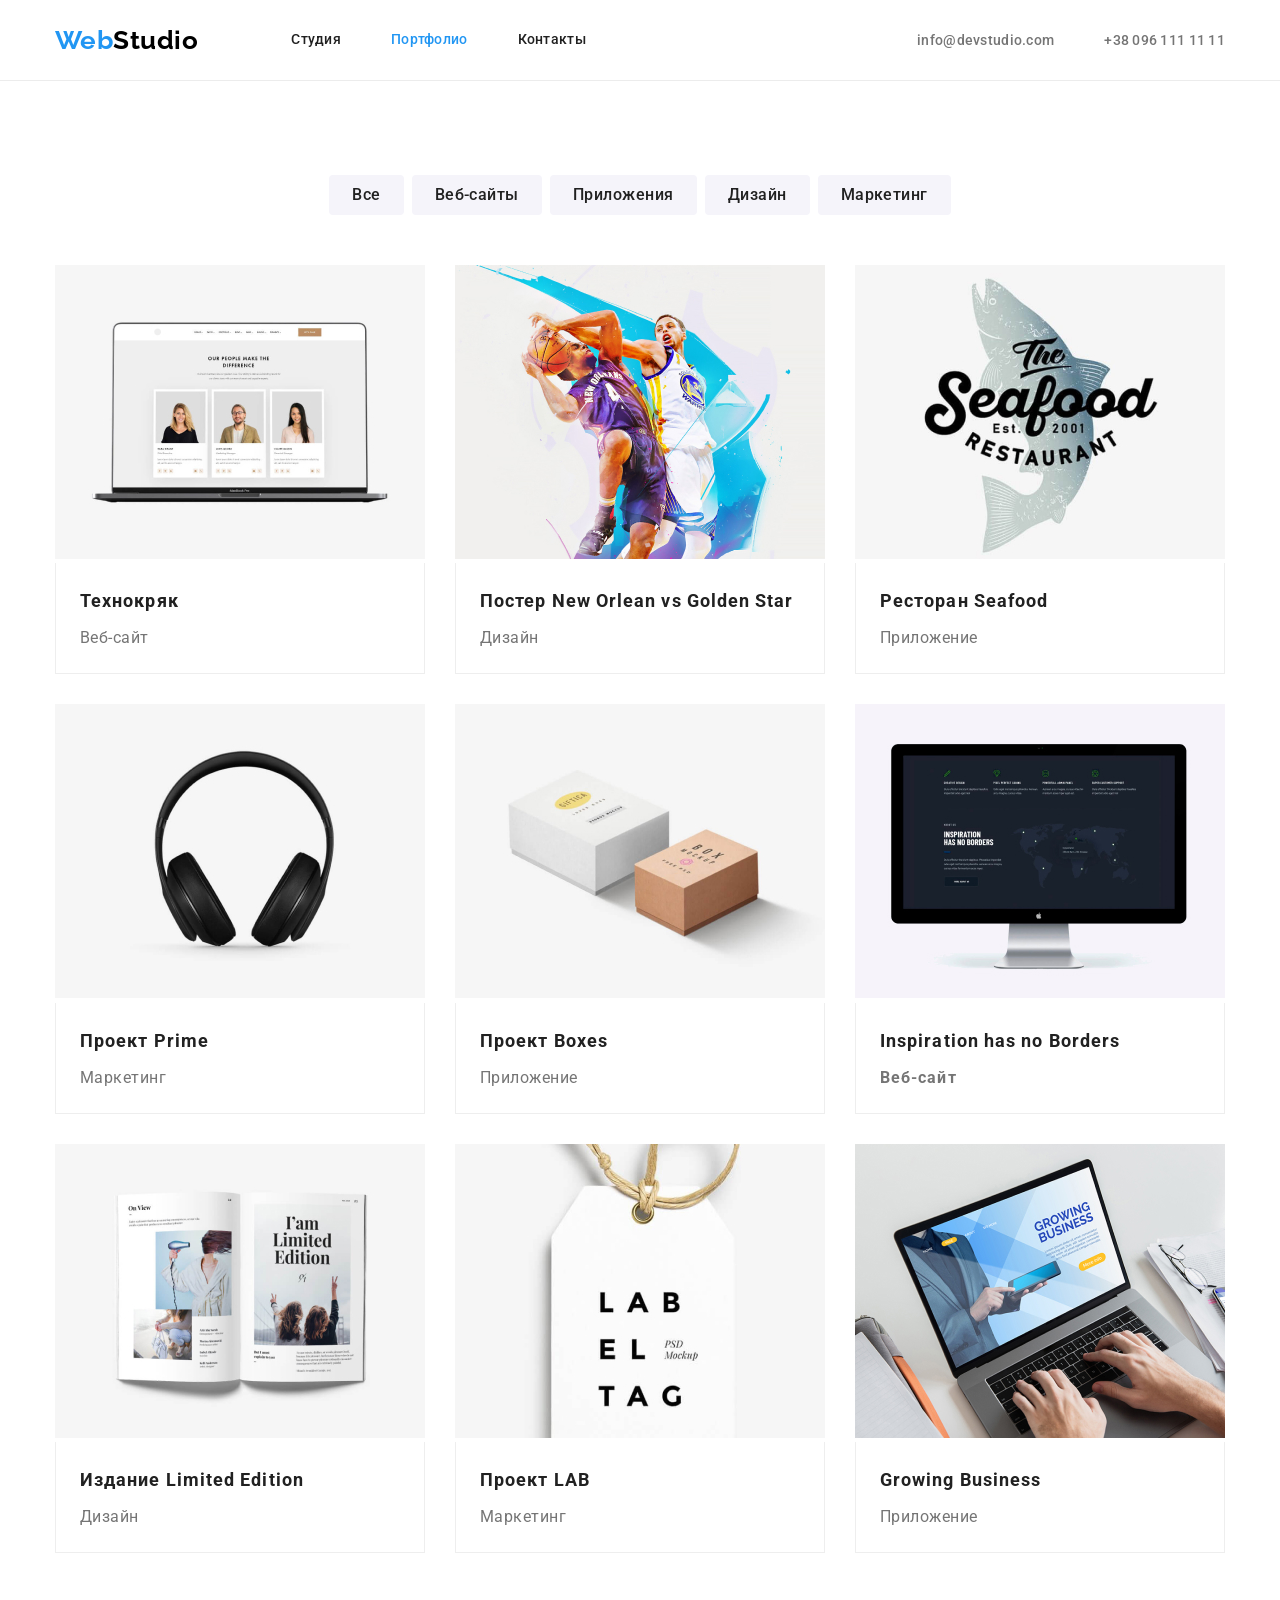
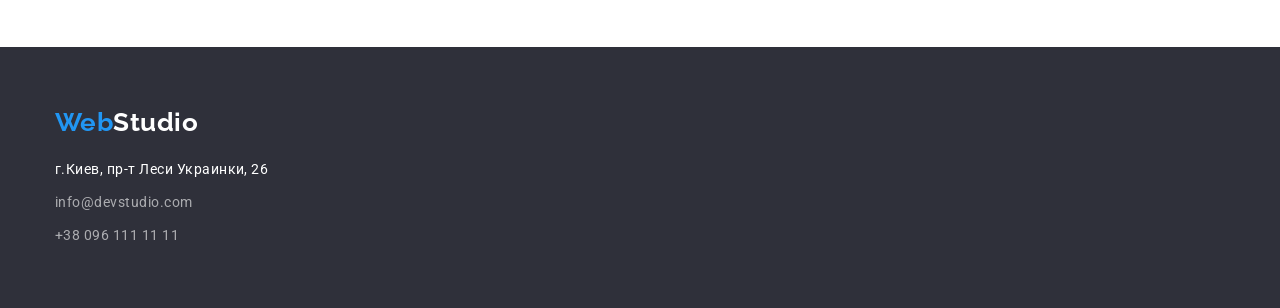
==== portfolio.html @ 32d4b092 "добавлены тени и svg-спрайт" ====
<!DOCTYPE html>
<html lang="ru">
  <head>
    <meta charset="UTF-8" />
    <meta http-equiv="X-UA-Compatible" content="IE=edge" />
    <meta name="viewport" content="width=device-width, initial-scale=1.0" />
    <title>Портфолио</title>
    <link rel="preconnect" href="https://fonts.googleapis.com" />
    <link rel="preconnect" href="https://fonts.gstatic.com" crossorigin />
    <link
      href="https://fonts.googleapis.com/css2?family=Raleway:wght@700&family=Roboto:wght@400;500;700;900&display=swap"
      rel="stylesheet"
    />
    <link rel="stylesheet" href="https://cdnjs.cloudflare.com/ajax/libs/modern-normalize/1.1.0/modern-normalize.min.css">
    <link rel="stylesheet" href="./css/styles.css" />
  </head>
  <body>
    <!-- Шапка -->
    <header class="header">
      <div class="container nav-flex">
        <nav class="header-nav">
          <a class="logo link" href="./index.html"
            >Web<span class="logo-black">Studio</span></a
          >
          <ul class="header-nav-list list">
            <li class="header-nav-item">
              <a class="header-nav-link link " href="./index.html"
                >Студия</a
              >
            </li>
            <li class="header-nav-item">
              <a class="header-nav-link link current" href="./portfolio.html"
                >Портфолио</a
              >
            </li>
            <li class="header-nav-item">
              <a class="header-nav-link link" href="">Контакты</a>
            </li>
          </ul>
        </nav>
        <ul class="header-contact-list list">
          <li class="header-contact-item">
            <a class="header-contact-link link" href="mailto:info@devstudio.com"
              >info@devstudio.com</a
            >
          </li>
          <li class="header-contact-item">
            <a class="header-contact-link link" href="tel:+380961111111"
              >+38 096 111 11 11</a
            >
          </li>
        </ul>
      </div>
    </header>   
    <!-- Основной контент -->
    <main>
      
      <section class="portfolio-section">
        <div class="container">
          <h1 hidden>Примеры работ</h1>
          <ul class="portfolio-btn-list list">
            <li class="portfolio-btn-item">
              <button class="portfolio-btn" type="button">Все</button>
            </li>
            <li class="portfolio-btn-item">
              <button class="portfolio-btn" type="button">Веб-сайты</button>
            </li>
            <li class="portfolio-btn-item">
              <button class="portfolio-btn" type="button">Приложения</button>
            </li>
            <li class="portfolio-btn-item">
              <button class="portfolio-btn" type="button">Дизайн</button>
            </li>
            <li class="portfolio-btn-item">
              <button class="portfolio-btn" type="button">Маркетинг</button>
            </li>
          </ul>
        </div>
        <div class="container">
          <ul class="portfolio-list list">
            <li class="portfolio-item">
              <img
                src="./images/tehno.jpg"
                alt="открытый ноутбук с сайтом Технокряк"
                width="370"
                height="294"
              />
              <div class="portfolio-border">
                <h2 class="portfolio-list-title">Технокряк</h2>
                <p class="portfolio-list-text">Веб-сайт</p>
              </div>
            </li>
            <li class="portfolio-item">
              <img
                src="./images/poster.jpg"
                alt="парни играют в баскетбол"
                width="370"
                height="294"
              />
              <div class="portfolio-border">
                <h2 class="portfolio-list-title">
                  Постер <span lang="en">New Orlean vs Golden Star</span> 
                </h2>
                <p class="portfolio-list-text">Дизайн</p>
              </div>
            </li>
            <li class="portfolio-item">
              <img
                src="./images/seafood.jpg"
                alt="логотип ресторана Seafood"
                width="370"
                height="294"
              />
              <div class="portfolio-border">
                <h2 class="portfolio-list-title">Ресторан <span lang="en">Seafood</span></h2>
                <p class="portfolio-list-text">Приложение</p>
              </div>
            </li>
            <li class="portfolio-item">
              <img
                src="./images/prime.jpg"
                alt="наушники"
                width="370"
                height="294"
              />
              <div class="portfolio-border">
                <h2 class="portfolio-list-title">Проект <span lang="en">Prime</span></h2>
                <p class="portfolio-list-text">Маркетинг</p>
              </div>
            </li>
            <li class="portfolio-item">
              <img
                src="./images/boxes.jpg"
                alt="две коробки"
                width="370"
                height="294"
              />
              <div class="portfolio-border">
                <h2 class="portfolio-list-title">Проект <span lang="en">Boxes</span></h2>
                <p class="portfolio-list-text">Приложение</p>
              </div>
            </li>
            <li class="portfolio-item">
              <img
                src="./images/monitor.jpg"
                alt="компьютерный монитор"
                width="370"
                height="294"
              />
              <div class="portfolio-border">
                <h2 class="portfolio-list-title"><span lang="en">Inspiration has no Borders</span</h2>
                <p class="portfolio-list-text">Веб-сайт</p>
              </div>
            </li>
            <li class="portfolio-item">
              <img
                src="./images/limited.jpg"
                alt="открытый журнал"
                width="370"
                height="294"
              />
              <div class="portfolio-border">
                <h2 class="portfolio-list-title">Издание <span lang="en">Limited Edition</span></h2>
                <p class="portfolio-list-text">Дизайн</p>
              </div>
            </li>
            <li class="portfolio-item">
              <img
                src="./images/lab.jpg"
                alt="этикетка LAB"
                width="370"
                height="294"
              />
              <div class="portfolio-border">
                <h2 class="portfolio-list-title">Проект <span lang="en">LAB</span></h2>
                <p class="portfolio-list-text">Маркетинг</p>
              </div>
            </li>
            <li class="portfolio-item border">
              <img
                src="./images/growing.jpg"
                alt="человек работает на макбуке"
                width="370"
                height="294"
              />
              <div class="portfolio-border">
                <h2 class="portfolio-list-title"><span lang="en">Growing Business</span></h2>
                <p class="portfolio-list-text">Приложение</p>
              </div>
            </li>
          </ul>
        </div>
        <!-- <div class="portfolio-bottom">
          <h2 hidden>Костыль для выравнивания блоков секции, чтобы он не заезжал на футер, когда будет добавлен фон</h2>
        </div> -->
      </section>
    </main>
    <!-- Подвал -->
    <footer class="footer">
      <div class="container">
        <a class="logo link" href="./index.html"
          >Web<span class="logo-white">Studio</span></a
        >
        <!-- Список контактов -->
        <address class="footer-contact">
          <ul class="footer-contact-list list">
            <li class="footer-contact-item">
              <a
                class="footer-contact-link address link"
                href="https://goo.gl/maps/CdvJLRiEL6Q8Smko8"
                target="_blank"
                rel="noreferrer noopener"
                >г.Киев, пр-т Леси Украинки, 26</a
              >
            </li>
            <li class="footer-contact-item">
              <a
                class="footer-contact-link link"
                href="mailto:info@devstudio.com"
                >info@devstudio.com</a
              >
            </li>
            <li class="footer-contact-item">
              <a class="footer-contact-link link" href="tel:+380961111111"
                >+38 096 111 11 11</a
              >
            </li>
          </ul>
        </address>
      </div>
    </footer>
  </body>
</html>
---- css/styles.css ----
:root {
  --primary-text-color: #212121;
  --secondary-text-color: #757575;
  --white-text-color: #ffffff;
  --accent-color: #2196f3;
  --black-logo-color: #000000;
  --footer-text-color: rgba(255, 255, 255, 0.6);
  --white-background-color: #ffffff;
  --hero-background-color: #2f303a;
  --team-background-color: #f5f4fa;
}

body {
  font-family: "Roboto", sans-serif;
  letter-spacing: 0.03em;
  background-color: var(--white-background-color);
  color: var(--primary-text-color);
}

/* убираем точки списков */
.list {
  list-style: none;
}

/* убираем подчеркивание ссылок */
.link {
  text-decoration: none;
}

/* глобальный сброс margin, padding */
h1,
h2,
h3,
h4,
h5,
h6,
p,
ul {
  margin: 0;
  padding: 0;
}

.container {
  width: 1200px;
  margin-left: auto;
  margin-right: auto;
  padding-left: 15px;
  padding-right: 15px;
  /* outline: 2px solid red; */
}

.logo {
  font-family: "Raleway", sans-serif;
  font-weight: 700;
  font-size: 26px;
  line-height: 1.19;
  color: var(--accent-color);
  align-items: center;
  text-align: center;
}

.section-title {
  font-weight: 700;
  font-size: 36px;
  line-height: 1.17;
  text-align: center;
  color: var(--primary-text-color);
}

.footer-contact-link {
  font-style: normal;
  font-size: 14px;
  line-height: 1.71;
  color: var(--footer-text-color);
}

.footer-contact-link:hover,
.footer-contact-link:focus {
  color: var(--accent-color);
}

/* ------------ШАПКА-------------- */

.header {
  border-bottom: 1px solid #ececec;
}

.nav-flex {
  display: flex;
  align-items: center;
}

.header-nav {
  display: flex;
  align-items: center;
}
.logo-black {
  color: var(--black-logo-color);
}

.header-nav-list {
  display: flex;
  margin-left: 93px;
}

.header-nav-item:not(:last-child) {
  margin-right: 50px;
}

.header-nav-link {
  display: block;
  padding-top: 32px;
  padding-bottom: 32px;

  font-weight: 500;
  font-size: 14px;
  line-height: 1.14;
  letter-spacing: 0.02em;
  color: var(--primary-text-color);
}

.header-contact-list {
  display: flex;
  margin-left: auto;
}

.header-contact-item + .header-contact-item {
  margin-left: 50px;
}

.header-contact-link {
  font-weight: 500;
  font-size: 14px;
  line-height: 16px;
  letter-spacing: 0.02em;
  color: var(--secondary-text-color);
}

.header-nav-link:hover,
.header-nav-link:focus,
.header-contact-link:hover,
.header-contact-link:focus {
  color: var(--accent-color);
}

.header-nav-link.current {
  color: var(--accent-color);
}

/* ------------ГЕРОЙ-------------- */

.hero {
  padding-top: 200px;
  padding-bottom: 200px;

  max-width: 1600px;
  min-height: 600px;
  margin-left: auto;
  margin-right: auto;

  background-image: linear-gradient(
      to right,
      rgba(47, 48, 58, 0.4),
      rgba(47, 48, 58, 0.4)
    ),
    url(../images/hero.jpg);
  background-color: var(--hero-background-color);
  background-repeat: no-repeat;
  background-position: center;
  background-size: cover;

  text-align: center;
}

.hero-title {
  margin-bottom: 30px;
  margin-left: auto;
  margin-right: auto;
  max-width: 696px;

  font-weight: 900;
  font-size: 44px;
  line-height: 1.36;
  letter-spacing: 0.06em;
  text-transform: uppercase;
  color: var(--white-text-color);
}

.hero-btn {
  display: inline-block;
  min-width: 200px;
  border-radius: 4px;
  border: 1px solid transparent;
  padding: 10px 32px;

  background-color: var(--accent-color);
  color: var(--white-text-color);

  font-family: "Roboto", sans-serif;
  font-weight: 700;
  font-size: 16px;
  line-height: 1.88;
  align-items: center;
  text-align: center;
  letter-spacing: 0.06em;
  cursor: pointer;
}

.hero-btn:hover,
.hero-btn:focus {
  background-color: var(--white-text-color);
  color: var(--accent-color);
}

/* ------------ПРЕИМУЩЕСТВА-------------- */

.features-section {
  padding-top: 94px;
  padding-bottom: 94px;
}

.features-list {
  display: flex;
}

.features-item:not(:last-child) {
  margin-right: 30px;
  max-width: 270px;
}

.features-icon-fon {
  background-color: #f5f4fa;
}

.features-icon {
}

.features-title {
  margin-bottom: 10px;

  font-weight: 700;
  font-size: 14px;
  line-height: 1.14;
  text-transform: uppercase;
}

.features-text {
  font-size: 14px;
  line-height: 1.71;
  color: var(--secondary-text-color);
}

/* ------------СПИСОК ЗАНЯТИЙ-------------- */
.work-section {
  padding-bottom: 94px;
}

.work-list {
  display: flex;
}

.work-item:not(:last-child) {
  margin-right: 30px;
}

.section-title {
  margin-bottom: 50px;
}
/* ----------------КОМАНДА----------------- */

.team-section {
  padding-top: 94px;
  padding-bottom: 94px;

  background-color: var(--team-background-color);
}

.team-list {
  display: flex;
}

.team-item {
  box-shadow: 0px 1px 3px rgba(0, 0, 0, 0.12), 0px 1px 1px rgba(0, 0, 0, 0.14),
    0px 2px 1px rgba(0, 0, 0, 0.2);
}

.team-item:not(:last-child) {
  margin-right: 30px;
}

.team-workers {
  padding: 30px 0px;
}

.team-worker {
  font-weight: 500;
  font-size: 16px;
  line-height: 1.19;
  text-align: center;
}

.team-profession {
  margin-top: 10px;

  font-size: 16px;
  line-height: 1.19;
  text-align: center;
  color: var(--secondary-text-color);
}

/* ---------------КЛИЕНТЫ---------------- */
.client-section {
  padding-top: 94px;
  padding-bottom: 94px;
}

.client-title {
  font-weight: 700;
  font-size: 36px;
  line-height: 1.17;
  text-align: center;
}

.client-list {
}

/* ----------------ПОДВАЛ----------------- */
.footer {
  padding-top: 60px;
  padding-bottom: 60px;
  background-color: var(--hero-background-color);
}

.logo-white {
  color: var(--white-text-color);
}

.footer-contact {
  margin-top: 20px;
}
.footer-contact-link.address {
  color: var(--white-text-color);
}

.footer-contact-item,
.footer-contact-item {
  margin-top: 9px;
}

/* ---------------------------------------------- */
/* --------------------ПОРТФОЛИО----------------- */
/* ---------------------------------------------- */

.portfolio-section {
  padding-top: 94px;
  padding-bottom: 94px;
}

.portfolio-btn-list {
  display: flex;
  justify-content: center;
  margin-bottom: 50px;
}

.portfolio-btn-item:not(:last-child) {
  margin-right: 8px;
}

.portfolio-btn {
  display: inline-block;
  min-width: 73px;
  border-radius: 4px;
  border: 1px solid transparent;
  padding: 6px 22px;

  font-family: "Roboto", sans-serif;
  font-weight: 500;
  font-size: 16px;
  line-height: 1.63;
  letter-spacing: 0.03em;
  text-align: center;
  background-color: var(--team-background-color);
  color: var(--primary-text-color);
  cursor: pointer;
}

.portfolio-btn:hover,
.portfolio-btn:focus {
  background-color: var(--accent-color);
  color: var(--white-text-color);
}

.portfolio-list {
  display: flex;
  flex-wrap: wrap;
  margin: -15px;
}

.portfolio-item {
  margin: 15px;
}

.portfolio-border {
  border: 1px solid #eeeeee;
  border-top: transparent;
  padding: 20px 24px;
}

.portfolio-list-title {
  font-weight: 700;
  font-size: 18px;
  line-height: 2;
  letter-spacing: 0.06em;
}

.portfolio-list-text {
  margin-top: 4px;

  font-size: 16px;
  line-height: 1.87;
  color: var(--secondary-text-color);
}
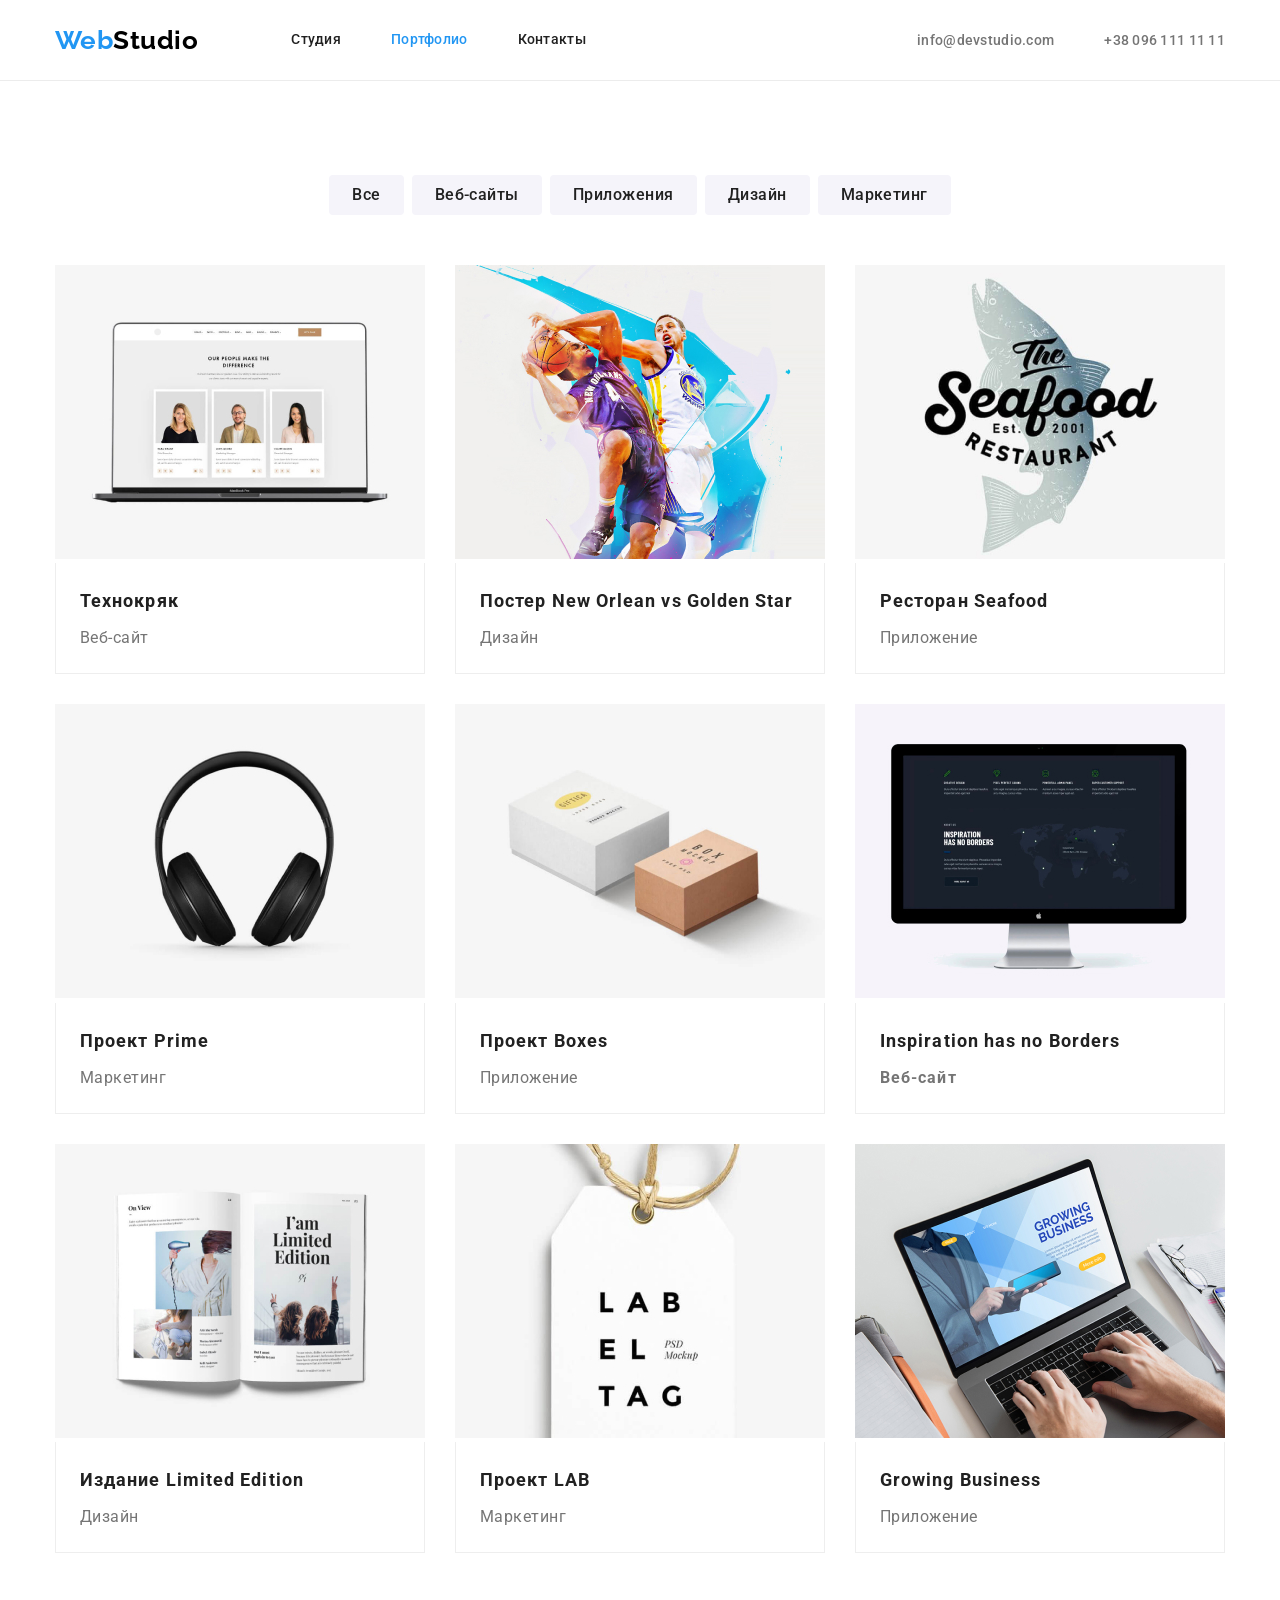
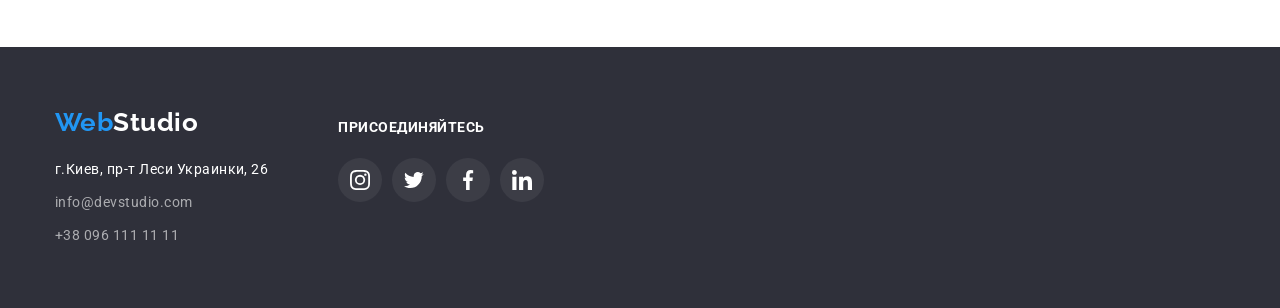
==== commit ae4b2f8e: "оформление футера Профиля" ====
--- a/portfolio.html
+++ b/portfolio.html
@@ -198,35 +198,75 @@
     <!-- Подвал -->
     <footer class="footer">
       <div class="container">
-        <a class="logo link" href="./index.html"
-          >Web<span class="logo-white">Studio</span></a
-        >
-        <!-- Список контактов -->
-        <address class="footer-contact">
-          <ul class="footer-contact-list list">
-            <li class="footer-contact-item">
-              <a
-                class="footer-contact-link address link"
-                href="https://goo.gl/maps/CdvJLRiEL6Q8Smko8"
-                target="_blank"
-                rel="noreferrer noopener"
-                >г.Киев, пр-т Леси Украинки, 26</a
-              >
-            </li>
-            <li class="footer-contact-item">
-              <a
-                class="footer-contact-link link"
-                href="mailto:info@devstudio.com"
-                >info@devstudio.com</a
-              >
-            </li>
-            <li class="footer-contact-item">
-              <a class="footer-contact-link link" href="tel:+380961111111"
-                >+38 096 111 11 11</a
-              >
-            </li>
-          </ul>
-        </address>
+        <div class="footer-flex">
+          <div class="footer-contacts-flex">
+            <a class="logo link" href="./index.html"
+              >Web<span class="logo-white">Studio</span>
+            </a>
+            <!-- Список контактов -->
+            <address class="footer-contact">
+              <ul class="footer-contact-list list">
+                <li class="footer-contact-item">
+                  <a
+                    class="footer-contact-link address link"
+                    href="https://goo.gl/maps/CdvJLRiEL6Q8Smko8"
+                    target="_blank"
+                    rel="noreferrer noopener"
+                    >г.Киев, пр-т Леси Украинки, 26</a
+                  >
+                </li>
+                <li class="footer-contact-item">
+                  <a
+                    class="footer-contact-link link"
+                    href="mailto:info@devstudio.com"
+                    >info@devstudio.com</a
+                  >
+                </li>
+                <li class="footer-contact-item">
+                  <a class="footer-contact-link link" href="tel:+380961111111"
+                    >+38 096 111 11 11</a
+                  >
+                </li>
+              </ul>
+            </address>
+          </div>
+          <div class="footer-social-flex">
+            <p class="footer-social-text">Присоединяйтесь</p>
+            <ul class="footer-social-list list">
+              <li class="footer-social-item">
+                <a class="footer-social-link" href="">
+                  <svg class="footer-social-icon" width="20" height="20">
+                    <use href="./images/icons.svg#icon-instagram"></use>
+                  </svg>
+                </a>
+              </li>
+
+              <li class="footer-social-item">
+                <a class="footer-social-link" href="">
+                  <svg class="footer-social-icon" width="20" height="20">
+                    <use href="./images/icons.svg#icon-twitter"></use>
+                  </svg>
+                </a>
+              </li>
+
+              <li class="footer-social-item">
+                <a class="footer-social-link" href="">
+                  <svg class="footer-social-icon" width="20" height="20">
+                    <use href="./images/icons.svg#icon-facebook"></use>
+                  </svg>
+                </a>
+              </li>
+
+              <li class="footer-social-item">
+                <a class="footer-social-link" href="">
+                  <svg class="footer-social-icon" width="20" height="20">
+                    <use href="./images/icons.svg#icon-linkedin"></use>
+                  </svg>
+                </a>
+              </li>
+            </ul>
+          </div>
+        </div>
       </div>
     </footer>
   </body>
--- a/css/styles.css
+++ b/css/styles.css
@@ -46,7 +46,6 @@
   margin-right: auto;
   padding-left: 15px;
   padding-right: 15px;
-  /* outline: 2px solid red; */
 }
 
 .logo {
@@ -65,6 +64,19 @@
   line-height: 1.17;
   text-align: center;
   color: var(--primary-text-color);
+}
+
+.features-icon-fon {
+  display: flex;
+  width: 270px;
+  height: 120px;
+  align-items: center;
+  justify-items: center;
+  flex-direction: column;
+  padding: 23px 0px;
+  margin-bottom: 30px;
+
+  background-color: var(--team-background-color);
 }
 
 .footer-contact-link {
@@ -129,11 +141,21 @@
 }
 
 .header-contact-link {
+  display: inline-flex;
+  padding: 32px 0px 32px;
+  color: var(--secondary-text-color);
+  align-items: center;
+
   font-weight: 500;
   font-size: 14px;
   line-height: 16px;
   letter-spacing: 0.02em;
   color: var(--secondary-text-color);
+}
+
+.contact-icon {
+  margin-right: 10px;
+  fill: currentColor;
 }
 
 .header-nav-link:hover,
@@ -228,11 +250,8 @@
   max-width: 270px;
 }
 
-.features-icon-fon {
-  background-color: #f5f4fa;
-}
-
 .features-icon {
+  align-items: center;
 }
 
 .features-title {
@@ -247,6 +266,7 @@
 .features-text {
   font-size: 14px;
   line-height: 1.71;
+
   color: var(--secondary-text-color);
 }
 
@@ -308,6 +328,39 @@
   color: var(--secondary-text-color);
 }
 
+.team-social-list {
+  display: flex;
+  padding: 0px 32px;
+  margin-top: 16px;
+  list-style: none;
+  justify-content: space-between;
+  align-items: center;
+}
+
+.team-social-item {
+  width: 44px;
+  height: 44px;
+}
+
+.team-social-link {
+  width: 44px;
+  height: 44px;
+  display: block;
+  border-radius: 50%;
+  color: #afb1b8;
+  background-color: #f5f4fa;
+}
+
+.team-social-link:hover {
+  color: #ffffff;
+  background-color: var(--accent-color);
+}
+
+.team-social-icon {
+  margin: 12px 0px 0px 12px;
+  fill: currentColor;
+}
+
 /* ---------------КЛИЕНТЫ---------------- */
 .client-section {
   padding-top: 94px;
@@ -315,6 +368,8 @@
 }
 
 .client-title {
+  margin-bottom: 50px;
+
   font-weight: 700;
   font-size: 36px;
   line-height: 1.17;
@@ -322,13 +377,110 @@
 }
 
 .client-list {
+  display: flex;
+}
+
+.client-item {
+  border: 1px solid #afb1b8;
+  border-radius: 4px;
+  width: 170px;
+  height: 90px;
+  justify-content: center;
+  align-items: center;
+}
+
+.client-item:not(:last-child) {
+  margin-right: 30px;
+}
+
+.client-link {
+  display: flex;
+  justify-content: center;
+  padding: 16px 32px;
+}
+.client-icon {
+  display: block;
+  margin-left: auto;
+  margin-right: auto;
+  /* padding: 16px 32px; */
+  fill: currentColor;
+  background-repeat: no-repeat;
+  background-size: contain;
+  color: #afb1b8;
+}
+
+.client-item:hover,
+.client-item:focus {
+  color: var(--accent-color);
+  border-color: var(--accent-color);
+}
+
+.client-icon:hover,
+.client-icon:focus {
+  color: var(--accent-color);
 }
 
 /* ----------------ПОДВАЛ----------------- */
+
 .footer {
   padding-top: 60px;
   padding-bottom: 60px;
   background-color: var(--hero-background-color);
+}
+
+.footer-flex {
+  display: flex;
+  margin: 0;
+  padding: 0;
+  list-style: none;
+}
+
+.footer-social-text {
+  padding: 20px 0px 10px 0px;
+  margin-bottom: 20px;
+  font-weight: 700;
+  font-size: 14px;
+  line-height: 1.14px;
+  text-transform: uppercase;
+  color: var(--white-text-color);
+}
+
+.footer-social-flex {
+  margin-left: 70px;
+  width: 206px;
+}
+
+.footer-social-list {
+  display: flex;
+  padding: 0;
+  margin-top: 0;
+  list-style: none;
+  justify-content: space-between;
+  align-items: center;
+}
+
+.footer-social-item {
+  width: 44px;
+  height: 44px;
+}
+
+.footer-social-link {
+  width: 44px;
+  height: 44px;
+  display: block;
+  border-radius: 50%;
+  color: #ffffff;
+  background-color: #ffffff10;
+}
+
+.footer-social-link:hover {
+  color: #ffffff;
+  background-color: var(--accent-color);
+}
+
+.footer-social-icon {
+  margin: 12px 0px 0px 12px;
+  fill: currentColor;
 }
 
 .logo-white {
@@ -388,6 +540,8 @@
 .portfolio-btn:focus {
   background-color: var(--accent-color);
   color: var(--white-text-color);
+  box-shadow: 0px 3px 1px rgba(0, 0, 0, 0.1), 0px 1px 2px rgba(0, 0, 0, 0.08),
+    0px 2px 2px rgba(0, 0, 0, 0.12);
 }
 
 .portfolio-list {
@@ -398,6 +552,12 @@
 
 .portfolio-item {
   margin: 15px;
+}
+
+.portfolio-item:hover,
+.portfolio-item:focus {
+  box-shadow: 0px 3px 1px rgba(0, 0, 0, 0.1), 0px 1px 2px rgba(0, 0, 0, 0.08),
+    0px 2px 2px rgba(0, 0, 0, 0.12);
 }
 
 .portfolio-border {
